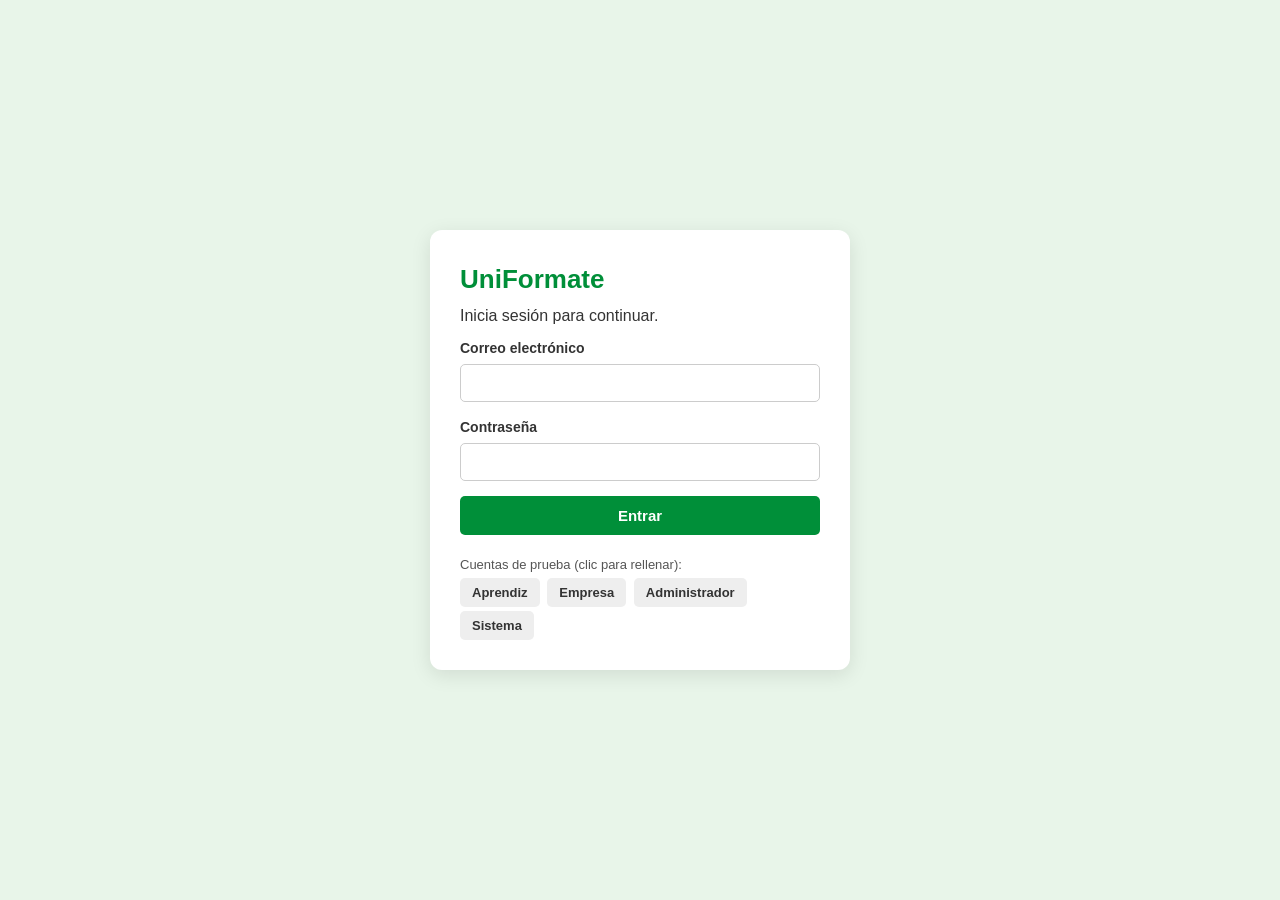
==== contacto.html @ abd27094 "Primera version de UniFormate" ====
<!DOCTYPE html>
<html lang="es"><head><meta charset="UTF-8"><meta name="viewport" content="width=device-width, initial-scale=1.0"><title>Contáctanos - UniFormate</title>
<link rel="stylesheet" href="https://cdnjs.cloudflare.com/ajax/libs/font-awesome/6.4.0/css/all.min.css">
<link rel="stylesheet" href="styles.css"><link rel="stylesheet" href="roles.css"></head>
<body data-page="contacto"><main class="page"><div class="container">
<div class="subheading">CONTÁCTANOS</div><h1 class="page-title">¿TIENES ALGUNA DUDA?</h1><p>Déjanos tu mensaje y nos pondremos en contacto contigo.</p><div id="contact-feedback" class="form-feedback" role="alert"></div><form id="contact-form" novalidate><div class="form-group"><label for="nombre">Nombre</label><input id="nombre" name="nombre"></div><div class="form-group"><label for="email">Correo electrónico</label><input id="email" name="email" type="email"></div><div class="form-group"><label for="mensaje">Mensaje</label><textarea id="mensaje" name="mensaje" rows="4"></textarea></div><button class="btn btn-primary">Enviar mensaje <i class="fa-solid fa-paper-plane"></i></button></form><ul class="contact-links"><li><i class="fa-brands fa-facebook"></i> FB: UniFormate_SENA</li><li><i class="fa-brands fa-instagram"></i> IG: UniFormate_SENA_IG</li><li><i class="fa-brands fa-whatsapp"></i> <a href="https://wa.me/573196203672" target="_blank" rel="noopener">WH: 3196203672</a></li></ul><div id="msgs"></div>
</div></main><script src="app.js"></script></body></html>
---- styles.css ----
/* ESTILOS GENERALES */
* { margin: 0; padding: 0; box-sizing: border-box; }
html { scroll-behavior: smooth; }
body { font-family: Arial, sans-serif; color: #333; background-color: white; line-height: 1.5; }
img { max-width: 100%; display: block; }
a { color: inherit; }
p { margin-bottom: 10px; }
.container { width: 90%; max-width: 1200px; margin: auto; }
.section { padding: 60px 0; }
.bg-light { background-color: #f5f5f5; }
section[id] { scroll-margin-top: 80px; }
 
/* ACCESIBILIDAD */
:focus-visible { outline: 3px solid #f5a900; outline-offset: 2px; }
 
/* BOTONES */
.btn { display: inline-block; padding: 11px 20px; background-color: #008f39; color: white; text-decoration: none; border: none; border-radius: 5px; cursor: pointer; font-weight: bold; font-size: 15px; font-family: inherit; }
.btn:hover { background-color: #006f2d; }
.btn-block { width: 100%; text-align: center; }
.btn-primary { background-color: #008f39; }
.btn-send { width: 100%; text-align: center; }
 
/* ENCABEZADO */
.header { background-color: #008f39; width: 100%; position: sticky; top: 0; z-index: 1000; }
.header-container { height: 75px; display: flex; align-items: center; justify-content: space-between; }
.brand { display: flex; align-items: center; gap: 10px; color: white; text-decoration: none; }
.brand-logo { width: 45px; height: 45px; border: 2px solid white; border-radius: 50%; display: flex; align-items: center; justify-content: center; overflow: hidden; }
.brand-logo img { width: 100%; height: 100%; object-fit: contain; }
.brand-title { font-size: 22px; font-weight: bold; }
.brand-subtitle { font-size: 10px; letter-spacing: 1px; }
.nav-list { display: flex; gap: 20px; list-style: none; }
.nav-link { color: white; text-decoration: none; font-size: 15px; padding: 4px 0; border-bottom: 2px solid transparent; }
.nav-link:hover { text-decoration: underline; }
.nav-link.active { border-bottom-color: white; font-weight: bold; }
.header-actions { display: flex; gap: 10px; }
.icon-btn { background: none; border: none; color: white; font-size: 20px; cursor: pointer; padding: 6px; }
.mobile-menu-btn { display: none; }
.search-bar { background-color: #006f2d; padding: 10px 0; }
.search-bar[hidden] { display: none; }
.search-bar input { width: 100%; padding: 10px; border: none; border-radius: 5px; font-size: 15px; }
.no-results { color: #b00020; font-weight: bold; margin-bottom: 15px; }
.no-results[hidden] { display: none; }
 
/* INICIO */
.hero { padding: 70px 0; }
.hero-grid { display: grid; grid-template-columns: 1fr 1fr; gap: 40px; align-items: center; }
.tagline { color: #666; font-size: 14px; font-weight: bold; }
.hero-content h1 { font-size: 40px; margin: 15px 0; color: #222; }
.hero-content p { color: #555; margin-bottom: 25px; }
.hero-media img { width: 100%; border-radius: 10px; }
 
/* TITULOS */
.section-header { margin-bottom: 30px; }
.subheading { color: #008f39; font-size: 13px; font-weight: bold; }
.section-header h2 { font-size: 28px; margin: 8px 0; }
 
/* EMPRESAS */
.company-grid { display: grid; grid-template-columns: repeat(3, 1fr); gap: 25px; }
.company-card { background-color: white; padding: 20px; border: 1px solid #ddd; border-radius: 10px; box-shadow: 0 3px 10px rgba(0,0,0,0.08); }
.company-card[hidden] { display: none; }
.card-header { display: flex; justify-content: space-between; gap: 10px; margin-bottom: 15px; }
.company-brand { display: flex; align-items: center; gap: 10px; }
.company-brand h3 { margin-bottom: 2px; }
.company-brand p { font-size: 13px; color: #666; }
.company-icon { font-size: 25px; }
.text-green { color: #008f39; }
.text-dark { color: #333; }
.badge { background-color: #eee; height: fit-content; padding: 5px 8px; border-radius: 4px; font-size: 11px; white-space: nowrap; }
.card-gallery { display: grid; grid-template-columns: repeat(3, 1fr); gap: 7px; margin-bottom: 15px; }
.card-gallery img { width: 100%; height: 90px; object-fit: cover; border-radius: 5px; }
.price-location { display: flex; justify-content: space-between; gap: 10px; font-size: 13px; margin-bottom: 8px; }
.price strong { color: #008f39; }
.rating { color: #f5a900; margin-bottom: 15px; }
.rating span { color: #666; font-size: 13px; margin-left: 5px; }
.card-review { display: flex; gap: 10px; padding: 10px; background-color: #f5f5f5; border-radius: 5px; margin-bottom: 15px; }
.card-review p { font-size: 13px; }
.avatar { width: 32px; height: 32px; min-width: 32px; background-color: #008f39; color: white; border-radius: 50%; display: flex; align-items: center; justify-content: center; font-weight: bold; }
.bg-blue { background-color: #1976d2; }
.bg-purple { background-color: #7b1fa2; }
 
/* COMPARACION */
.compare-layout { display: grid; grid-template-columns: 1.3fr 0.7fr; gap: 40px; align-items: center; }
.compare-card { background-color: #e8f5e9; padding: 30px; border-radius: 15px; }
.compare-badge { color: #008f39; font-weight: bold; font-size: 13px; }
.compare-card h2 { margin: 8px 0; }
.compare-image { width: 100%; margin: 20px 0; }
.compare-image img { width: 100%; max-height: 250px; object-fit: cover; border-radius: 10px; }
.features-grid { display: grid; grid-template-columns: 1fr 1fr; gap: 15px; margin: 20px 0; }
.feature-item { display: flex; gap: 10px; }
.feature-item i { color: #008f39; font-size: 20px; }
.feature-item p { font-size: 13px; color: #555; }
.table-wrapper { overflow-x: auto; }
table { width: 100%; border-collapse: collapse; background-color: white; margin-top: 15px; }
th, td { padding: 10px; border: 1px solid #ddd; text-align: left; font-size: 13px; }
th { background-color: #eeeeee; }
.check-list { list-style: none; margin-top: 15px; }
.check-list li { margin-bottom: 10px; }
.check-list i { color: #008f39; margin-right: 5px; }
 
/* NOSOTROS */
.about-layout { display: grid; grid-template-columns: 0.8fr 1.2fr; gap: 40px; align-items: center; }
.about-banner { display: grid; grid-template-columns: 1fr 1fr; background-color: white; border: 1px solid #ddd; border-radius: 10px; overflow: hidden; }
.about-banner-info { padding: 25px; }
.badge-pill { display: inline-block; background-color: #dff2e3; color: #008f39; padding: 5px 10px; border-radius: 20px; font-size: 12px; font-weight: bold; margin-bottom: 10px; }
.perks-grid { display: grid; grid-template-columns: 1fr 1fr; gap: 12px; margin-top: 20px; }
.perk { font-size: 13px; }
.perk i { color: #008f39; margin-right: 5px; }
.about-banner-img img { width: 100%; height: 100%; object-fit: cover; }
 
/* CONTACTO */
.contact-grid { display: grid; grid-template-columns: 1.2fr 0.8fr; gap: 30px; }
.contact-form-box { background-color: white; border: 1px solid #ddd; border-radius: 10px; padding: 30px; }
.contact-info-card { background-color: #e8f5e9; border-radius: 10px; padding: 30px; }
.info-header { display: flex; align-items: center; gap: 15px; }
.info-header i { color: #008f39; font-size: 30px; }
.redes-image { width: 100%; max-height: 180px; object-fit: contain; margin: 20px 0; border-radius: 10px; }
.contact-links { list-style: none; margin: 25px 0; }
.contact-links li { margin-bottom: 12px; }
.contact-links i { color: #008f39; margin-right: 8px; }
.contact-links a { text-decoration: none; }
.contact-links a:hover { text-decoration: underline; }
 
/* FORMULARIOS */
.form-group { margin-bottom: 15px; }
.form-group label, .label-text { display: block; margin-bottom: 5px; font-weight: bold; font-size: 14px; }
.form-group input, .form-group textarea { width: 100%; padding: 10px; border: 1px solid #ccc; border-radius: 5px; font-family: Arial, sans-serif; font-size: 14px; }
.form-group input.invalid, .form-group textarea.invalid { border-color: #b00020; background-color: #fff6f6; }
.required { color: #b00020; }
.error-message { display: block; color: #b00020; font-size: 12px; margin-top: 4px; min-height: 0; }
.form-feedback { display: none; padding: 12px; border-radius: 5px; margin-bottom: 15px; font-size: 14px; font-weight: bold; }
.form-feedback.success { display: block; background-color: #e8f5e9; color: #006f2d; border: 1px solid #008f39; }
.form-feedback.error { display: block; background-color: #fdecea; color: #b00020; border: 1px solid #b00020; }
 
/* ESTRELLAS */
.star-rating { display: flex; flex-direction: row-reverse; justify-content: flex-end; gap: 4px; }
.star-rating input { position: absolute; opacity: 0; width: 1px; height: 1px; }
.form-group .star-rating label { display: inline; margin: 0; font-size: 30px; line-height: 1; color: #ccc; cursor: pointer; }
.star-rating label:hover, .star-rating label:hover ~ label, .star-rating input:checked ~ label { color: #f5a900; }
.star-rating input:focus-visible + label { outline: 3px solid #f5a900; border-radius: 3px; }
 
/* RESEÑAS */
.reviews-grid { display: grid; grid-template-columns: 1fr 1fr; gap: 30px; align-items: start; }
.review-form-box { background-color: white; padding: 30px; border: 1px solid #ddd; border-radius: 10px; }
.reviews-list-box h3 { margin-bottom: 20px; }
.review-cards { display: flex; flex-direction: column; gap: 15px; }
.user-review { background-color: white; padding: 15px; border: 1px solid #ddd; border-radius: 7px; }
.review-user-header { display: flex; justify-content: space-between; margin-bottom: 8px; }
.stars { color: #f5a900; }
.user-review p { font-size: 14px; }
.user-review p:last-child { color: #888; font-size: 12px; margin-bottom: 0; }
 
/* PIE DE PAGINA */
.footer { background-color: #008f39; color: white; padding: 30px 0; }
.footer-content { display: flex; justify-content: space-between; align-items: center; }
.footer-logo { display: flex; align-items: center; gap: 10px; }
.logo-icon { width: 35px; height: 35px; border: 2px solid white; border-radius: 50%; display: flex; align-items: center; justify-content: center; overflow: hidden; }
.logo-icon img { width: 100%; height: 100%; object-fit: contain; }
.logo-name { font-size: 20px; font-weight: bold; }
.logo-sub { font-size: 10px; }
.copyright { font-size: 13px; margin-bottom: 0; }
 
/* PARA CELULAR */
@media (max-width: 900px) {
  .mobile-menu-btn { display: block; }
  .nav { display: none; position: absolute; top: 100%; left: 0; width: 100%; background-color: #006f2d; padding: 10px 5%; }
  .nav.open { display: block; }
  .nav-list { flex-direction: column; gap: 4px; }
  .nav-link { display: block; padding: 10px 0; }
  .hero-grid, .company-grid, .compare-layout, .about-layout, .contact-grid, .reviews-grid, .about-banner { grid-template-columns: 1fr; }
  .footer-content { flex-direction: column; gap: 15px; text-align: center; }
}
@media (max-width: 600px) {
  .hero-content h1 { font-size: 30px; }
  .features-grid { grid-template-columns: 1fr; }
  .price-location { flex-direction: column; }
  .header-container { height: 65px; }
}
@media (prefers-reduced-motion: reduce) { html { scroll-behavior: auto; } }
---- roles.css ----
[hidden]{display:none!important}
main.page{padding:40px 0;min-height:60vh}
.user-chip{color:#fff;font-size:13px;align-self:center;background:rgba(0,0,0,.2);padding:5px 10px;border-radius:20px}
.header-actions{align-items:center}
.btn-sm{padding:7px 12px;font-size:13px}
.btn-light{background:#eee;color:#333}.btn-light:hover{background:#ddd}
.btn-danger{background:#b00020}.btn-danger:hover{background:#80001a}
.header .btn-light{background:#fff;color:#008f39}
.form-group select{width:100%;padding:10px;border:1px solid #ccc;border-radius:5px;font-size:14px}
.login-wrap{min-height:100vh;display:grid;place-items:center;background:#e8f5e9;padding:20px}
.login-box{background:#fff;border-radius:12px;padding:30px;width:100%;max-width:420px;box-shadow:0 5px 20px rgba(0,0,0,.1)}
.login-box h1{color:#008f39;font-size:26px;margin-bottom:5px}
.demo{margin-top:20px;font-size:13px;color:#555}
.demo button{margin:4px 4px 0 0}
.welcome{background:#e8f5e9;border-radius:12px;padding:25px;margin-top:30px}
.welcome .btn{margin:8px 8px 0 0}
.crud{background:#fff;border:1px solid #ddd;border-radius:10px;padding:20px;margin-top:20px}
.crud-head{display:flex;justify-content:space-between;align-items:center;margin-bottom:15px}
.crud-form{background:#f5f5f5;padding:15px;border-radius:8px;margin-bottom:15px}
.acts{white-space:nowrap}.acts .btn{margin-right:4px}
.tabs{display:flex;flex-wrap:wrap;gap:8px;margin:15px 0}
.tabs .btn-light.on{background:#008f39;color:#fff}
.uni-list{list-style:none;margin:10px 0;font-size:14px}
.uni-list li{display:flex;justify-content:space-between;padding:4px 0;border-bottom:1px dashed #ddd}
.page-title{font-size:28px;margin-bottom:8px}
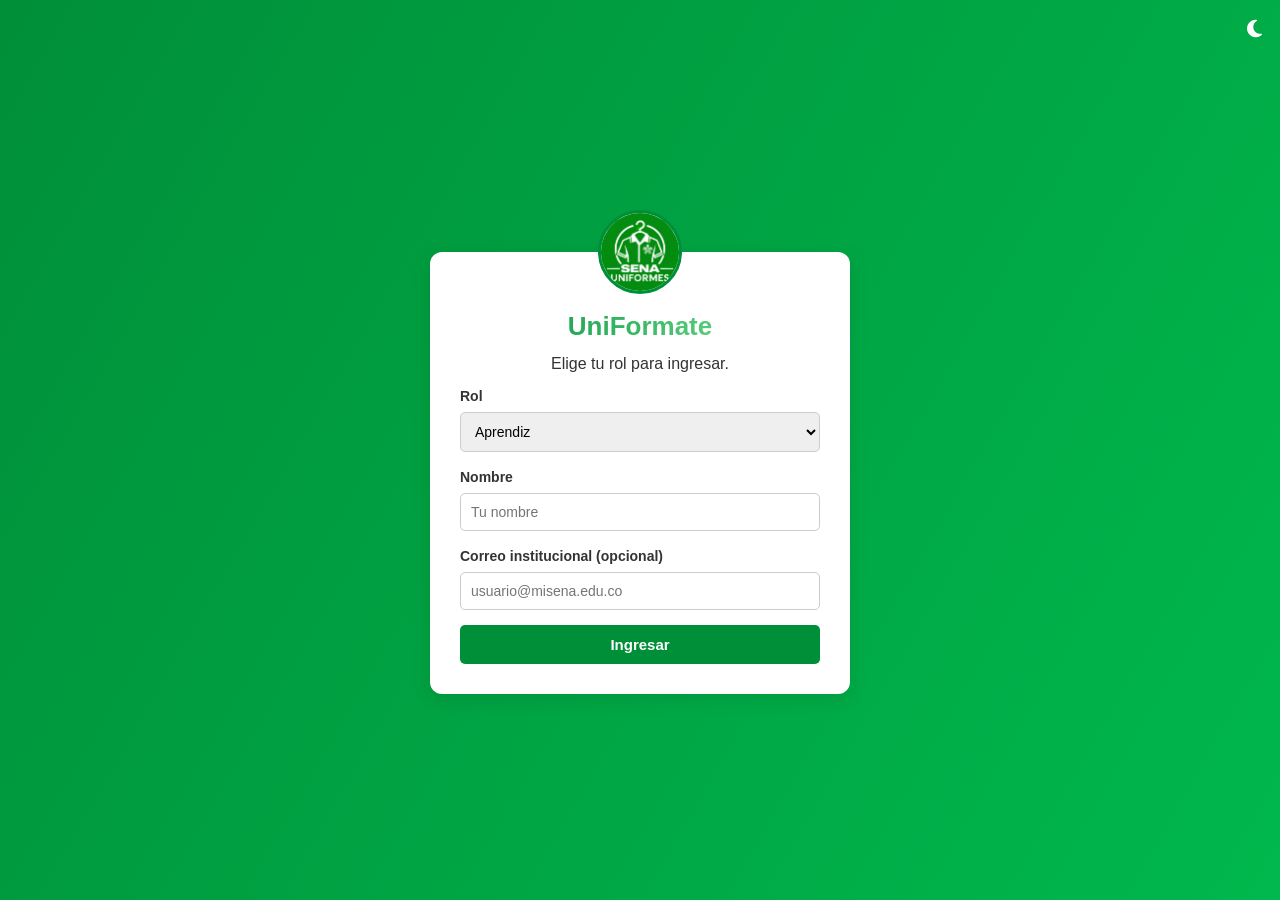
==== commit c45ca576: "Actualizacion de UniFormate" ====
--- a/contacto.html
+++ b/contacto.html
@@ -1,7 +1,8 @@
 <!DOCTYPE html>
 <html lang="es"><head><meta charset="UTF-8"><meta name="viewport" content="width=device-width, initial-scale=1.0"><title>Contáctanos - UniFormate</title>
+<script>document.documentElement.dataset.theme=localStorage.getItem('uf_theme')||(matchMedia('(prefers-color-scheme: dark)').matches?'dark':'light')</script>
 <link rel="stylesheet" href="https://cdnjs.cloudflare.com/ajax/libs/font-awesome/6.4.0/css/all.min.css">
-<link rel="stylesheet" href="styles.css"><link rel="stylesheet" href="roles.css"></head>
+<link rel="stylesheet" href="css/styles.css"></head>
 <body data-page="contacto"><main class="page"><div class="container">
-<div class="subheading">CONTÁCTANOS</div><h1 class="page-title">¿TIENES ALGUNA DUDA?</h1><p>Déjanos tu mensaje y nos pondremos en contacto contigo.</p><div id="contact-feedback" class="form-feedback" role="alert"></div><form id="contact-form" novalidate><div class="form-group"><label for="nombre">Nombre</label><input id="nombre" name="nombre"></div><div class="form-group"><label for="email">Correo electrónico</label><input id="email" name="email" type="email"></div><div class="form-group"><label for="mensaje">Mensaje</label><textarea id="mensaje" name="mensaje" rows="4"></textarea></div><button class="btn btn-primary">Enviar mensaje <i class="fa-solid fa-paper-plane"></i></button></form><ul class="contact-links"><li><i class="fa-brands fa-facebook"></i> FB: UniFormate_SENA</li><li><i class="fa-brands fa-instagram"></i> IG: UniFormate_SENA_IG</li><li><i class="fa-brands fa-whatsapp"></i> <a href="https://wa.me/573196203672" target="_blank" rel="noopener">WH: 3196203672</a></li></ul><div id="msgs"></div>
-</div></main><script src="app.js"></script></body></html>+<div class="subheading">CONTÁCTANOS</div><h1 class="page-title">¿TIENES ALGUNA DUDA?</h1><p>Déjanos tu mensaje y nos pondremos en contacto contigo.</p><div id="contact-feedback" class="form-feedback" role="alert"></div><form id="contact-form" novalidate><div class="form-group"><label for="nombre">Nombre</label><input id="nombre" name="nombre"></div><div class="form-group"><label for="email">Correo electrónico</label><input id="email" name="email" type="email"></div><div class="form-group"><label for="mensaje">Mensaje</label><textarea id="mensaje" name="mensaje" rows="4"></textarea></div><button class="btn btn-primary">Enviar mensaje <i class="fa-solid fa-paper-plane"></i></button></form><div id="msgs"></div>
+</div></main><script src="js/main.js"></script></body></html>
--- a/css/styles.css
+++ b/css/styles.css
@@ -0,0 +1,279 @@
+/* ESTILOS GENERALES */
+* { margin: 0; padding: 0; box-sizing: border-box; }
+html { scroll-behavior: smooth; }
+body { font-family: Arial, sans-serif; color: #333; background-color: white; line-height: 1.5; }
+img { max-width: 100%; display: block; }
+a { color: inherit; }
+p { margin-bottom: 10px; }
+.container { width: 90%; max-width: 1200px; margin: auto; }
+.section { padding: 60px 0; }
+.bg-light { background-color: #f5f5f5; }
+section[id] { scroll-margin-top: 80px; }
+ 
+/* ACCESIBILIDAD */
+:focus-visible { outline: 3px solid #f5a900; outline-offset: 2px; }
+ 
+/* BOTONES */
+.btn { display: inline-block; padding: 11px 20px; background-color: #008f39; color: white; text-decoration: none; border: none; border-radius: 5px; cursor: pointer; font-weight: bold; font-size: 15px; font-family: inherit; }
+.btn:hover { background-color: #006f2d; }
+.btn-block { width: 100%; text-align: center; }
+.btn-primary { background-color: #008f39; }
+.btn-send { width: 100%; text-align: center; }
+ 
+/* ENCABEZADO */
+.header { background-color: #008f39; width: 100%; position: sticky; top: 0; z-index: 1000; }
+.header-container { height: 75px; display: flex; align-items: center; justify-content: space-between; }
+.brand { display: flex; align-items: center; gap: 10px; color: white; text-decoration: none; }
+.brand-logo { width: 45px; height: 45px; border: 2px solid white; border-radius: 50%; display: flex; align-items: center; justify-content: center; overflow: hidden; }
+.brand-logo img { width: 100%; height: 100%; object-fit: contain; }
+.brand-title { font-size: 22px; font-weight: bold; }
+.brand-subtitle { font-size: 10px; letter-spacing: 1px; }
+.nav-list { display: flex; gap: 20px; list-style: none; }
+.nav-link { color: white; text-decoration: none; font-size: 15px; padding: 4px 0; border-bottom: 2px solid transparent; }
+.nav-link:hover { text-decoration: underline; }
+.nav-link.active { border-bottom-color: white; font-weight: bold; }
+.header-actions { display: flex; gap: 10px; }
+.icon-btn { background: none; border: none; color: white; font-size: 20px; cursor: pointer; padding: 6px; }
+.mobile-menu-btn { display: none; }
+.search-bar { background-color: #006f2d; padding: 10px 0; }
+.search-bar[hidden] { display: none; }
+.search-bar input { width: 100%; padding: 10px; border: none; border-radius: 5px; font-size: 15px; }
+.no-results { color: #b00020; font-weight: bold; margin-bottom: 15px; }
+.no-results[hidden] { display: none; }
+ 
+/* INICIO */
+.hero { padding: 70px 0; }
+.hero-grid { display: grid; grid-template-columns: 1fr 1fr; gap: 40px; align-items: center; }
+.tagline { color: #666; font-size: 14px; font-weight: bold; }
+.hero-content h1 { font-size: 40px; margin: 15px 0; color: #222; }
+.hero-content p { color: #555; margin-bottom: 25px; }
+.hero-media img { width: 100%; border-radius: 10px; }
+ 
+/* TITULOS */
+.section-header { margin-bottom: 30px; }
+.subheading { color: #008f39; font-size: 13px; font-weight: bold; }
+.section-header h2 { font-size: 28px; margin: 8px 0; }
+ 
+/* EMPRESAS */
+.company-grid { display: grid; grid-template-columns: repeat(3, 1fr); gap: 25px; }
+.company-card { background-color: white; padding: 20px; border: 1px solid #ddd; border-radius: 10px; box-shadow: 0 3px 10px rgba(0,0,0,0.08); }
+.company-card[hidden] { display: none; }
+.card-header { display: flex; justify-content: space-between; gap: 10px; margin-bottom: 15px; }
+.company-brand { display: flex; align-items: center; gap: 10px; }
+.company-brand h3 { margin-bottom: 2px; }
+.company-brand p { font-size: 13px; color: #666; }
+.company-icon { font-size: 25px; }
+.text-green { color: #008f39; }
+.text-dark { color: #333; }
+.badge { background-color: #eee; height: fit-content; padding: 5px 8px; border-radius: 4px; font-size: 11px; white-space: nowrap; }
+.card-gallery { display: grid; grid-template-columns: repeat(3, 1fr); gap: 7px; margin-bottom: 15px; }
+.card-gallery img { width: 100%; height: 90px; object-fit: cover; border-radius: 5px; }
+.price-location { display: flex; justify-content: space-between; gap: 10px; font-size: 13px; margin-bottom: 8px; }
+.price strong { color: #008f39; }
+.rating { color: #f5a900; margin-bottom: 15px; }
+.rating span { color: #666; font-size: 13px; margin-left: 5px; }
+.card-review { display: flex; gap: 10px; padding: 10px; background-color: #f5f5f5; border-radius: 5px; margin-bottom: 15px; }
+.card-review p { font-size: 13px; }
+.avatar { width: 32px; height: 32px; min-width: 32px; background-color: #008f39; color: white; border-radius: 50%; display: flex; align-items: center; justify-content: center; font-weight: bold; }
+.bg-blue { background-color: #1976d2; }
+.bg-purple { background-color: #7b1fa2; }
+ 
+/* COMPARACION */
+.compare-layout { display: grid; grid-template-columns: 1.3fr 0.7fr; gap: 40px; align-items: center; }
+.compare-card { background-color: #e8f5e9; padding: 30px; border-radius: 15px; }
+.compare-badge { color: #008f39; font-weight: bold; font-size: 13px; }
+.compare-card h2 { margin: 8px 0; }
+.compare-image { width: 100%; margin: 20px 0; }
+.compare-image img { width: 100%; max-height: 250px; object-fit: cover; border-radius: 10px; }
+.features-grid { display: grid; grid-template-columns: 1fr 1fr; gap: 15px; margin: 20px 0; }
+.feature-item { display: flex; gap: 10px; }
+.feature-item i { color: #008f39; font-size: 20px; }
+.feature-item p { font-size: 13px; color: #555; }
+.table-wrapper { overflow-x: auto; }
+table { width: 100%; border-collapse: collapse; background-color: white; margin-top: 15px; }
+th, td { padding: 10px; border: 1px solid #ddd; text-align: left; font-size: 13px; }
+th { background-color: #eeeeee; }
+.check-list { list-style: none; margin-top: 15px; }
+.check-list li { margin-bottom: 10px; }
+.check-list i { color: #008f39; margin-right: 5px; }
+ 
+/* NOSOTROS */
+.about-layout { display: grid; grid-template-columns: 0.8fr 1.2fr; gap: 40px; align-items: center; }
+.about-banner { display: grid; grid-template-columns: 1fr 1fr; background-color: white; border: 1px solid #ddd; border-radius: 10px; overflow: hidden; }
+.about-banner-info { padding: 25px; }
+.badge-pill { display: inline-block; background-color: #dff2e3; color: #008f39; padding: 5px 10px; border-radius: 20px; font-size: 12px; font-weight: bold; margin-bottom: 10px; }
+.perks-grid { display: grid; grid-template-columns: 1fr 1fr; gap: 12px; margin-top: 20px; }
+.perk { font-size: 13px; }
+.perk i { color: #008f39; margin-right: 5px; }
+.about-banner-img img { width: 100%; height: 100%; object-fit: cover; }
+ 
+/* CONTACTO */
+.contact-grid { display: grid; grid-template-columns: 1.2fr 0.8fr; gap: 30px; }
+.contact-form-box { background-color: white; border: 1px solid #ddd; border-radius: 10px; padding: 30px; }
+.contact-info-card { background-color: #e8f5e9; border-radius: 10px; padding: 30px; }
+.info-header { display: flex; align-items: center; gap: 15px; }
+.info-header i { color: #008f39; font-size: 30px; }
+.redes-image { width: 100%; max-height: 180px; object-fit: contain; margin: 20px 0; border-radius: 10px; }
+.contact-links { list-style: none; margin: 25px 0; }
+.contact-links li { margin-bottom: 12px; }
+.contact-links i { color: #008f39; margin-right: 8px; }
+.contact-links a { text-decoration: none; }
+.contact-links a:hover { text-decoration: underline; }
+ 
+/* FORMULARIOS */
+.form-group { margin-bottom: 15px; }
+.form-group label, .label-text { display: block; margin-bottom: 5px; font-weight: bold; font-size: 14px; }
+.form-group input, .form-group textarea { width: 100%; padding: 10px; border: 1px solid #ccc; border-radius: 5px; font-family: Arial, sans-serif; font-size: 14px; }
+.form-group input.invalid, .form-group textarea.invalid { border-color: #b00020; background-color: #fff6f6; }
+.required { color: #b00020; }
+.error-message { display: block; color: #b00020; font-size: 12px; margin-top: 4px; min-height: 0; }
+.form-feedback { display: none; padding: 12px; border-radius: 5px; margin-bottom: 15px; font-size: 14px; font-weight: bold; }
+.form-feedback.success { display: block; background-color: #e8f5e9; color: #006f2d; border: 1px solid #008f39; }
+.form-feedback.error { display: block; background-color: #fdecea; color: #b00020; border: 1px solid #b00020; }
+ 
+/* ESTRELLAS */
+.star-rating { display: flex; flex-direction: row-reverse; justify-content: flex-end; gap: 4px; }
+.star-rating input { position: absolute; opacity: 0; width: 1px; height: 1px; }
+.form-group .star-rating label { display: inline; margin: 0; font-size: 30px; line-height: 1; color: #ccc; cursor: pointer; }
+.star-rating label:hover, .star-rating label:hover ~ label, .star-rating input:checked ~ label { color: #f5a900; }
+.star-rating input:focus-visible + label { outline: 3px solid #f5a900; border-radius: 3px; }
+ 
+/* RESEÑAS */
+.reviews-grid { display: grid; grid-template-columns: 1fr 1fr; gap: 30px; align-items: start; }
+.review-form-box { background-color: white; padding: 30px; border: 1px solid #ddd; border-radius: 10px; }
+.reviews-list-box h3 { margin-bottom: 20px; }
+.review-cards { display: flex; flex-direction: column; gap: 15px; }
+.user-review { background-color: white; padding: 15px; border: 1px solid #ddd; border-radius: 7px; }
+.review-user-header { display: flex; justify-content: space-between; margin-bottom: 8px; }
+.stars { color: #f5a900; }
+.user-review p { font-size: 14px; }
+.user-review p:last-child { color: #888; font-size: 12px; margin-bottom: 0; }
+ 
+/* PIE DE PAGINA */
+.footer { background-color: #008f39; color: white; padding: 30px 0; }
+.footer-content { display: flex; justify-content: space-between; align-items: center; }
+.footer-logo { display: flex; align-items: center; gap: 10px; }
+.logo-icon { width: 35px; height: 35px; border: 2px solid white; border-radius: 50%; display: flex; align-items: center; justify-content: center; overflow: hidden; }
+.logo-icon img { width: 100%; height: 100%; object-fit: contain; }
+.logo-name { font-size: 20px; font-weight: bold; }
+.logo-sub { font-size: 10px; }
+.copyright { font-size: 13px; margin-bottom: 0; }
+ 
+/* PARA CELULAR */
+@media (max-width: 767px) {
+  .mobile-menu-btn { display: block; }
+  .nav { display: none; position: absolute; top: 100%; left: 0; width: 100%; background-color: #006f2d; padding: 10px 5%; }
+  .nav.open { display: block; }
+  .nav-list { flex-direction: column; gap: 4px; }
+  .nav-link { display: block; padding: 10px 0; }
+  .hero-grid, .company-grid, .compare-layout, .about-layout, .contact-grid, .reviews-grid, .about-banner { grid-template-columns: 1fr; }
+  .footer-content { flex-direction: column; gap: 15px; text-align: center; }
+}
+@media (max-width: 600px) {
+  .hero-content h1 { font-size: 30px; }
+  .features-grid { grid-template-columns: 1fr; }
+  .price-location { flex-direction: column; }
+  .header-container { height: 65px; }
+}
+@media (prefers-reduced-motion: reduce) { html { scroll-behavior: auto; } }
+[hidden]{display:none!important}
+main.page{padding:40px 0;min-height:60vh}
+.user-chip{color:#fff;font-size:13px;align-self:center;background:rgba(0,0,0,.2);padding:5px 10px;border-radius:20px}
+.header-actions{align-items:center}
+.btn-sm{padding:7px 12px;font-size:13px}
+.btn-light{background:#eee;color:#333}.btn-light:hover{background:#ddd}
+.btn-danger{background:#b00020}.btn-danger:hover{background:#80001a}
+.header .btn-light{background:#fff;color:#008f39}
+.form-group select{width:100%;padding:10px;border:1px solid #ccc;border-radius:5px;font-size:14px}
+.login-wrap{min-height:100vh;display:grid;place-items:center;background:#e8f5e9;padding:20px}
+.login-box{background:#fff;border-radius:12px;padding:30px;width:100%;max-width:420px;box-shadow:0 5px 20px rgba(0,0,0,.1)}
+.login-box h1{color:#008f39;font-size:26px;margin-bottom:5px}
+.demo{margin-top:20px;font-size:13px;color:#555}
+.demo button{margin:4px 4px 0 0}
+.welcome{background:#e8f5e9;border-radius:12px;padding:25px;margin-top:30px}
+.welcome .btn{margin:8px 8px 0 0}
+.crud{background:#fff;border:1px solid #ddd;border-radius:10px;padding:20px;margin-top:20px}
+.crud-head{display:flex;justify-content:space-between;align-items:center;margin-bottom:15px}
+.crud-form{background:#f5f5f5;padding:15px;border-radius:8px;margin-bottom:15px}
+.acts{white-space:nowrap}.acts .btn{margin-right:4px}
+.tabs{display:flex;flex-wrap:wrap;gap:8px;margin:15px 0}
+.tabs .btn-light.on{background:#008f39;color:#fff}
+.uni-list{list-style:none;margin:10px 0;font-size:14px}
+.uni-list li{display:flex;justify-content:space-between;padding:4px 0;border-bottom:1px dashed #ddd}
+.page-title{font-size:28px;margin-bottom:8px}
+/* ===== UNIFORMATE: componentes nuevos, tema oscuro y responsive ===== */
+.hdr-search input{padding:6px 12px;border:none;border-radius:20px;width:170px;font-size:13px}
+.filters{display:flex;gap:10px;flex-wrap:wrap;margin:20px 0}
+.filters input,.filters select{padding:10px;border:1px solid #ccc;border-radius:5px;font-size:14px;flex:1;min-width:180px}
+.cmp{cursor:pointer;display:inline-flex;gap:5px;align-items:center}
+.chips{display:flex;flex-wrap:wrap;gap:8px;margin:15px 0}
+.best{background:#dff2e3;font-weight:bold}
+.rv-photo{max-width:200px;border-radius:8px;margin:8px 0}
+.review-form-box{margin-bottom:25px}
+.btn-wa{background:#1fa855}.btn-wa:hover{background:#178a45}
+@media(max-width:1000px){.company-grid{grid-template-columns:repeat(2,1fr)}.nav-list{gap:12px}.user-chip{display:none}.hdr-search input{width:120px}}
+@media(max-width:767px){.company-grid{grid-template-columns:1fr}.hdr-search{display:none}}
+@media(max-width:480px){.container{width:94%}.crud-head,.card-header{flex-wrap:wrap;gap:8px}.hero-content h1{font-size:26px}.brand-subtitle{display:none}}
+ 
+/* TEMA OSCURO (sin transiciones: el cambio es inmediato) */
+[data-theme=dark] body{background:#121212;color:#e6e6e6}
+[data-theme=dark] .bg-light{background:#1a1a1a}
+[data-theme=dark] :is(.company-card,.crud,.contact-form-box,.review-form-box,.user-review,.login-box,.about-banner,table){background:#1f1f1f;border-color:#333;color:#e6e6e6}
+[data-theme=dark] :is(.login-wrap,.welcome,.compare-card,.contact-info-card){background:#16301f;color:#e6e6e6}
+[data-theme=dark] th{background:#2a2a2a;color:#eee}
+[data-theme=dark] :is(td,th){border-color:#333}
+[data-theme=dark] :is(.crud-form,.card-review){background:#262626}
+[data-theme=dark] :is(input,select,textarea){background:#262626;color:#eee;border-color:#444}
+[data-theme=dark] :is(h1,h2,h3){color:#fff}
+[data-theme=dark] :is(.hero-content p,.tagline,.company-brand p,.feature-item p,.rating span,.demo,small){color:#bbb}
+[data-theme=dark] :is(.subheading,.price strong,.text-green,.compare-badge,.badge-pill,.perk i,.check-list i,.info-header i,.contact-links i){color:#3ddc84}
+[data-theme=dark] .badge-pill{background:#16301f}
+[data-theme=dark] :is(.badge,.btn-light){background:#333;color:#eee}
+[data-theme=dark] .header .btn-light{background:#fff;color:#006f2d}
+[data-theme=dark] .text-dark{color:#ddd}
+[data-theme=dark] .best{background:#16301f}
+[data-theme=dark] .uni-list li{border-color:#333}
+[data-theme=dark] .user-review p:last-child{color:#aaa}
+[data-theme=dark] :is(.no-results,.error-message,.required){color:#ff8a80}
+[data-theme=dark] .form-feedback.success{background:#16301f;color:#9be7b5}
+[data-theme=dark] .form-feedback.error{background:#3a1a1a;color:#ff8a80}
+ 
+/* ===== ANIMACIONES ===== */
+@keyframes rise{from{opacity:0;transform:translateY(14px)}to{opacity:1;transform:none}}
+@keyframes pop{from{transform:scale(.3);opacity:0}to{transform:scale(1);opacity:1}}
+@keyframes pulse{50%{transform:scale(1.07)}}
+@keyframes load{from{width:0}to{width:100%}}
+.company-card,.user-review,.crud,.welcome,.hero-content,.hero-media,.login-box{animation:rise .5s ease both}
+.company-card:hover{transform:translateY(-3px);transition:transform .2s}
+.splash{position:fixed;inset:0;z-index:3000;display:grid;place-items:center;background:linear-gradient(135deg,#008f39,#006f2d);color:#fff;text-align:center;transition:opacity .5s}
+.splash.out{opacity:0;pointer-events:none}
+.splash-logo{width:96px;height:96px;margin:0 auto 14px;border:3px solid #fff;border-radius:50%;display:grid;place-items:center;overflow:hidden;font-size:42px;font-weight:bold;animation:pop .8s ease both,pulse 1.4s .8s ease-in-out infinite}
+.splash-logo img{width:100%;height:100%;object-fit:contain}
+.splash h2{color:#fff;font-size:30px;animation:rise .6s .2s ease both}
+.splash p{color:#fff;animation:rise .6s .4s ease both}
+.splash-bar{width:200px;height:5px;background:rgba(255,255,255,.3);border-radius:5px;margin:18px auto 0;overflow:hidden}
+.splash-bar span{display:block;height:100%;background:#fff;animation:load 1.6s ease forwards}
+@media(prefers-reduced-motion:reduce){*{animation:none!important;transition:none!important}.splash{display:none}}
+ 
+/* ===== LOGIN ANIMADO ===== */
+@keyframes grad{0%{background-position:0% 50%}50%{background-position:100% 50%}100%{background-position:0% 50%}}
+@keyframes floatUp{0%{transform:translateY(0) rotate(0);opacity:0}10%{opacity:1}100%{transform:translateY(-115vh) rotate(360deg);opacity:0}}
+@keyframes cardIn{from{opacity:0;transform:translateY(40px) scale(.92)}to{opacity:1;transform:none}}
+@keyframes ring{0%{box-shadow:0 8px 20px rgba(0,0,0,.2),0 0 0 0 rgba(0,143,57,.5)}100%{box-shadow:0 8px 20px rgba(0,0,0,.2),0 0 0 24px rgba(0,143,57,0)}}
+@keyframes shimmer{to{background-position:200% 0}}
+@keyframes sweep{0%,60%{left:-80%}100%{left:130%}}
+.login-wrap{position:relative;overflow:hidden;background:linear-gradient(120deg,#008f39,#00b84d,#006f2d,#2ecc71);background-size:300% 300%;animation:grad 12s ease infinite}
+[data-theme=dark] .login-wrap{background:linear-gradient(120deg,#0b3d1e,#0f5a2c,#082a15,#126b33);background-size:300% 300%}
+.bg-anim{position:absolute;inset:0;pointer-events:none}
+.bg-anim i{position:absolute;bottom:-60px;left:var(--x);font-size:var(--s);color:rgba(255,255,255,.2);animation:floatUp var(--d) linear infinite;animation-delay:var(--l)}
+.login-box{position:relative;z-index:1;margin-top:45px;padding-top:55px;animation:cardIn .8s cubic-bezier(.2,.9,.3,1.2) both;text-align:center}
+.login-box .form-group,.login-box .error-message{text-align:left}
+.logo-icon.login-logo{position:absolute;top:-42px;left:50%;margin-left:-42px;width:84px;height:84px;border:3px solid #008f39;background:#fff;color:#008f39;font-size:36px;font-weight:bold;animation:pop .8s ease both,ring 2s 1s ease-out infinite}
+.login-box h1{background:linear-gradient(90deg,#008f39,#7be495,#008f39);background-size:200% 100%;-webkit-background-clip:text;background-clip:text;color:transparent;animation:shimmer 3s linear infinite;margin-bottom:6px}
+.login-box .form-group{animation:rise .5s ease both}
+.login-box .form-group:nth-child(1){animation-delay:.3s}.login-box .form-group:nth-child(2){animation-delay:.4s}.login-box .form-group:nth-child(3){animation-delay:.5s}.login-box .form-group:nth-child(4){animation-delay:.6s}
+.login-box :is(input,select){transition:border-color .2s,box-shadow .2s}
+.login-box :is(input,select):focus{outline:none;border-color:#008f39;box-shadow:0 0 0 3px rgba(0,143,57,.25)}
+.login-box .btn-primary{position:relative;overflow:hidden;transition:transform .15s}
+.login-box .btn-primary:hover{transform:translateY(-2px)}
+.login-box .btn-primary::after{content:"";position:absolute;top:0;left:-80%;width:50%;height:100%;background:linear-gradient(100deg,transparent,rgba(255,255,255,.45),transparent);transform:skewX(-20deg);animation:sweep 3s ease-in-out infinite}
